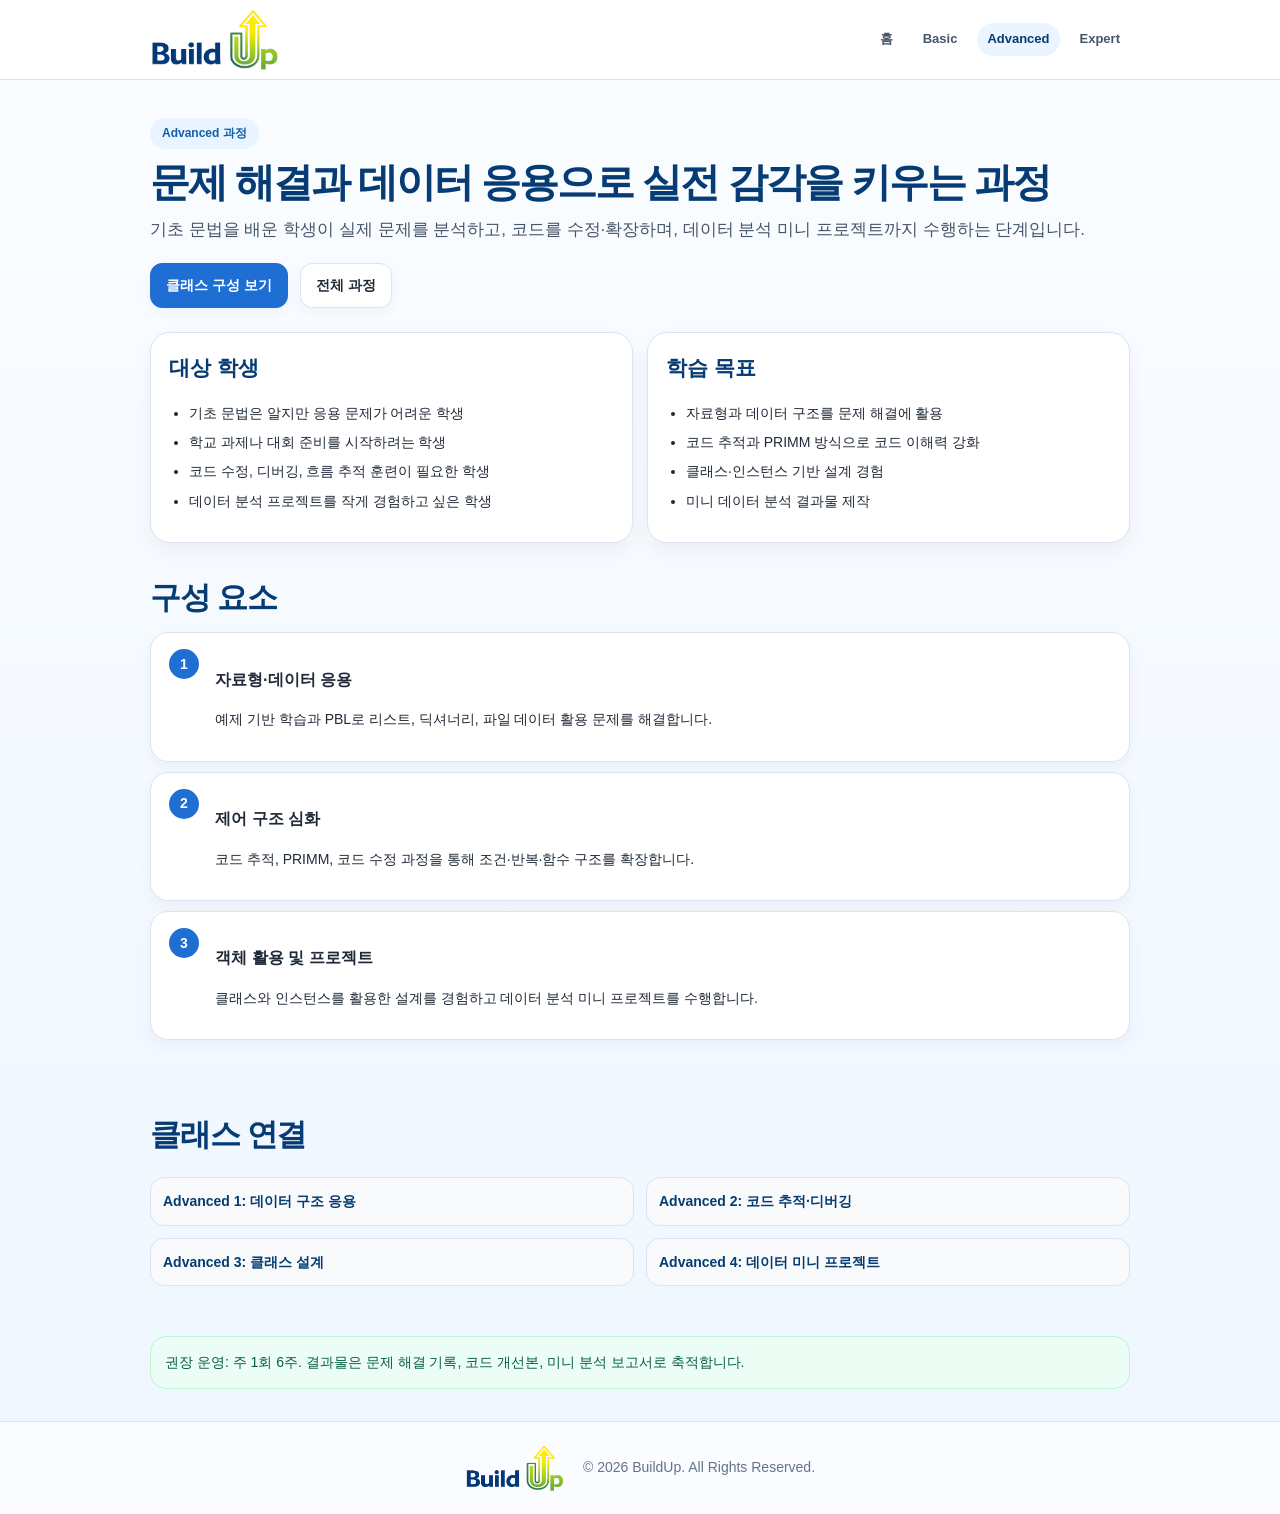
==== advanced.html @ e912c05e "Add files via upload" ====
<!doctype html>
<html lang="ko">
<head>
  <meta charset="utf-8">
  <meta name="viewport" content="width=device-width, initial-scale=1">
  <title>BuildUp Advanced | 문제 해결 과정</title>
  <link rel="icon" type="image/png" href="favicon.png">
  <link rel="stylesheet" href="styles.css">
</head>
<body>
  <header class="nav"><div class="wrap nav-inner"><a class="brand" href="index.html"><img src="logo.png" alt="BuildUp 로고"></a><nav class="nav-links"><a href="index.html">홈</a><a href="basic.html">Basic</a><a href="advanced.html" class="active">Advanced</a><a href="expert.html">Expert</a></nav></div></header>
  <main class="wrap">
    <section class="page-hero">
      <span class="badge">Advanced 과정</span>
      <h1>문제 해결과 데이터 응용으로 실전 감각을 키우는 과정</h1>
      <p class="lead">기초 문법을 배운 학생이 실제 문제를 분석하고, 코드를 수정·확장하며, 데이터 분석 미니 프로젝트까지 수행하는 단계입니다.</p>
      <div class="actions"><a class="btn primary" href="#classes">클래스 구성 보기</a><a class="btn" href="index.html#curriculum">전체 과정</a></div>
    </section>
    <section class="page-grid">
      <div class="page-card"><h2>대상 학생</h2><ul><li>기초 문법은 알지만 응용 문제가 어려운 학생</li><li>학교 과제나 대회 준비를 시작하려는 학생</li><li>코드 수정, 디버깅, 흐름 추적 훈련이 필요한 학생</li><li>데이터 분석 프로젝트를 작게 경험하고 싶은 학생</li></ul></div>
      <div class="page-card"><h2>학습 목표</h2><ul><li>자료형과 데이터 구조를 문제 해결에 활용</li><li>코드 추적과 PRIMM 방식으로 코드 이해력 강화</li><li>클래스·인스턴스 기반 설계 경험</li><li>미니 데이터 분석 결과물 제작</li></ul></div>
    </section>
    <section class="section"><h2>구성 요소</h2><div class="step"><h3>자료형·데이터 응용</h3><p>예제 기반 학습과 PBL로 리스트, 딕셔너리, 파일 데이터 활용 문제를 해결합니다.</p></div><div class="step"><h3>제어 구조 심화</h3><p>코드 추적, PRIMM, 코드 수정 과정을 통해 조건·반복·함수 구조를 확장합니다.</p></div><div class="step"><h3>객체 활용 및 프로젝트</h3><p>클래스와 인스턴스를 활용한 설계를 경험하고 데이터 분석 미니 프로젝트를 수행합니다.</p></div></section>
    <section id="classes" class="section"><h2>클래스 연결</h2><div class="class-links"><a href="#">Advanced 1: 데이터 구조 응용</a><a href="#">Advanced 2: 코드 추적·디버깅</a><a href="#">Advanced 3: 클래스 설계</a><a href="#">Advanced 4: 데이터 미니 프로젝트</a></div></section>
    <div class="notice">권장 운영: 주 1회 6주. 결과물은 문제 해결 기록, 코드 개선본, 미니 분석 보고서로 축적합니다.</div>
  </main>
  <footer class="footer"><div class="wrap footer-inner"><img src="logo.png" alt="BuildUp 로고"><p>© 2026 BuildUp. All Rights Reserved.</p></div></footer>
</body>
</html>
---- styles.css ----
:root{
  --navy:#063b73;
  --blue:#1f6ed4;
  --green:#7fc82f;
  --green-dark:#5aa51f;
  --violet:#7c3aed;
  --slate:#64748b;
  --light:#f7fbff;
  --line:#dbe4f0;
  --text:#1f2937;
  --card:#ffffff;
}
*{box-sizing:border-box}
html{scroll-behavior:smooth}
body{margin:0;font-family:Arial,'Noto Sans KR',sans-serif;color:var(--text);background:linear-gradient(180deg,#fbfdff 0%,#eef6ff 100%);line-height:1.6}
a{text-decoration:none;color:inherit}
.wrap{width:min(980px,90%);margin:auto}
.nav{position:sticky;top:0;z-index:10;background:rgba(255,255,255,.92);backdrop-filter:blur(10px);border-bottom:1px solid var(--line)}
.nav-inner{display:flex;justify-content:space-between;align-items:center;padding:8px 0;gap:18px}
.brand{display:flex;align-items:center;flex:0 0 auto}
.brand img{display:block;width:130px;max-width:34vw;height:auto}
.nav-links{display:flex;gap:10px;flex-wrap:wrap;align-items:center;justify-content:flex-end}
.nav-links a{font-size:13px;color:#475569;font-weight:800;padding:6px 10px;border-radius:999px}
.nav-links a:hover,.nav-links a.active{background:#eaf5ff;color:var(--navy)}
.hero{padding:42px 0 32px}
.hero-grid{display:grid;grid-template-columns:1.12fr .88fr;gap:24px;align-items:center}
.badge{display:inline-block;padding:6px 12px;border-radius:999px;background:#e8f4ff;color:#155eaa;font-weight:900;font-size:12px}
.hero h1{font-size:clamp(30px,3.6vw,44px);line-height:1.15;margin:16px 0 14px;letter-spacing:-.055em;color:var(--navy)}
.hero h1 span{color:var(--green-dark)}
.lead{font-size:clamp(15px,1.45vw,17px);color:#475569;margin:0 0 20px;word-break:keep-all}
.actions{display:flex;gap:12px;flex-wrap:wrap}
.btn{display:inline-flex;align-items:center;justify-content:center;padding:10px 15px;border-radius:12px;font-weight:900;border:1px solid var(--line);background:white;transition:.18s ease;box-shadow:0 5px 14px rgba(15,23,42,.04);font-size:14px}
.btn:hover{transform:translateY(-1px);box-shadow:0 9px 22px rgba(15,23,42,.08)}
.btn.primary{background:var(--blue);color:white;border-color:var(--blue)}
.btn.violet{background:var(--violet);color:white;border-color:var(--violet)}
.hero-card{background:white;border:1px solid var(--line);border-radius:24px;padding:20px;box-shadow:0 14px 32px rgba(31,110,212,.1)}
.hero-logo{display:block;width:170px;max-width:100%;height:auto;margin:0 auto 12px}
.metric{padding:12px 14px;border-radius:16px;background:#f1f7ff;margin:10px 0;color:#475569;font-size:14px}
.metric b{display:block;color:var(--navy);font-size:17px;margin-bottom:1px}
.section{padding:30px 0}
.section h2{font-size:clamp(24px,2.4vw,32px);letter-spacing:-.04em;color:var(--navy);margin:0 0 10px}
.section-desc{color:#64748b;margin:0 0 18px;word-break:keep-all;font-size:15px}
.cards{display:grid;grid-template-columns:repeat(3,1fr);gap:14px}
.card{background:white;border:1px solid var(--line);border-radius:20px;padding:18px;box-shadow:0 8px 22px rgba(15,23,42,.06);font-size:14px}
.card h3{font-size:20px;margin:0 0 9px;color:var(--navy);letter-spacing:-.03em}
.tag{display:inline-block;padding:4px 9px;border-radius:999px;background:#f1f5f9;color:#475569;font-size:12px;font-weight:900;margin-bottom:9px}
.card ul,.page-card ul{padding-left:20px;margin:12px 0}
.card li,.page-card li{margin:7px 0}
.curriculum-card{display:flex;flex-direction:column}
.curriculum-card .btn{margin-top:auto}
.basic-card{border-top:8px solid #64748b}
.advanced-card{border-top:8px solid var(--blue)}
.expert-card{border-top:8px solid var(--violet)}
.persona{display:grid;grid-template-columns:1fr 1fr;gap:18px}
.quote{background:#f0f7ff;border:1px solid #cfe4ff;color:#155eaa;font-weight:900;font-size:16px;border-radius:16px;padding:18px;text-align:center;word-break:keep-all}
.footer{padding:22px 0;color:#64748b;text-align:center;border-top:1px solid var(--line);margin-top:32px;background:rgba(255,255,255,.72)}
.footer-inner{display:flex;align-items:center;justify-content:center;gap:18px;flex-wrap:wrap}
.footer img{width:100px;height:auto;display:block}
.footer p{margin:0;font-size:14px}
.page-hero{padding:38px 0 24px}
.page-hero h1{font-size:clamp(28px,3.2vw,40px);line-height:1.18;margin:10px 0;color:var(--navy);letter-spacing:-.05em;word-break:keep-all}
.page-grid{display:grid;grid-template-columns:1fr 1fr;gap:14px}
.page-card{background:white;border:1px solid var(--line);border-radius:20px;padding:18px;box-shadow:0 8px 20px rgba(15,23,42,.05);font-size:14px}
.page-card h2{margin-top:0;color:var(--navy)}
.step{position:relative;padding:16px 18px 16px 64px;margin:10px 0;background:white;border:1px solid var(--line);border-radius:18px;box-shadow:0 6px 16px rgba(15,23,42,.04);font-size:14px}
.step:before{counter-increment:s;content:counter(s);position:absolute;left:18px;top:16px;width:30px;height:30px;border-radius:50%;display:grid;place-items:center;background:var(--blue);color:white;font-weight:900;font-size:14px}
.section{counter-reset:s}
.class-links{display:grid;grid-template-columns:repeat(2,1fr);gap:12px;margin-top:18px}
.class-links a{padding:12px;border-radius:14px;background:#f8fafc;border:1px solid var(--line);font-weight:900;color:var(--navy);font-size:14px}
.class-links a:hover{background:#eef7ff;border-color:#b8d9ff}
.notice{padding:14px;border-radius:16px;background:#ecfdf5;border:1px solid #bbf7d0;color:#065f46;margin:20px 0;word-break:keep-all;font-size:14px}
@media(max-width:860px){
  .hero-grid,.persona,.page-grid{grid-template-columns:1fr}
  .cards{grid-template-columns:1fr}
  .nav-inner{align-items:center;gap:8px;flex-direction:column}
  .brand img{width:150px;max-width:70vw}
  .hero{padding-top:30px}
  .hero-card{border-radius:22px}
  .class-links{grid-template-columns:1fr}
  .card,.page-card{padding:20px}
  .quote{font-size:18px}
  .nav-links{gap:6px;justify-content:center}
  .nav-links a{font-size:13px;padding:7px 9px}
  .step{padding:18px 18px 18px 64px}
  .footer-inner{gap:10px;flex-direction:column}
}
@media(max-width:420px){
  .hero h1{font-size:31px}
  .page-hero h1{font-size:29px}
  .btn{width:100%}
  .actions{width:100%}
}
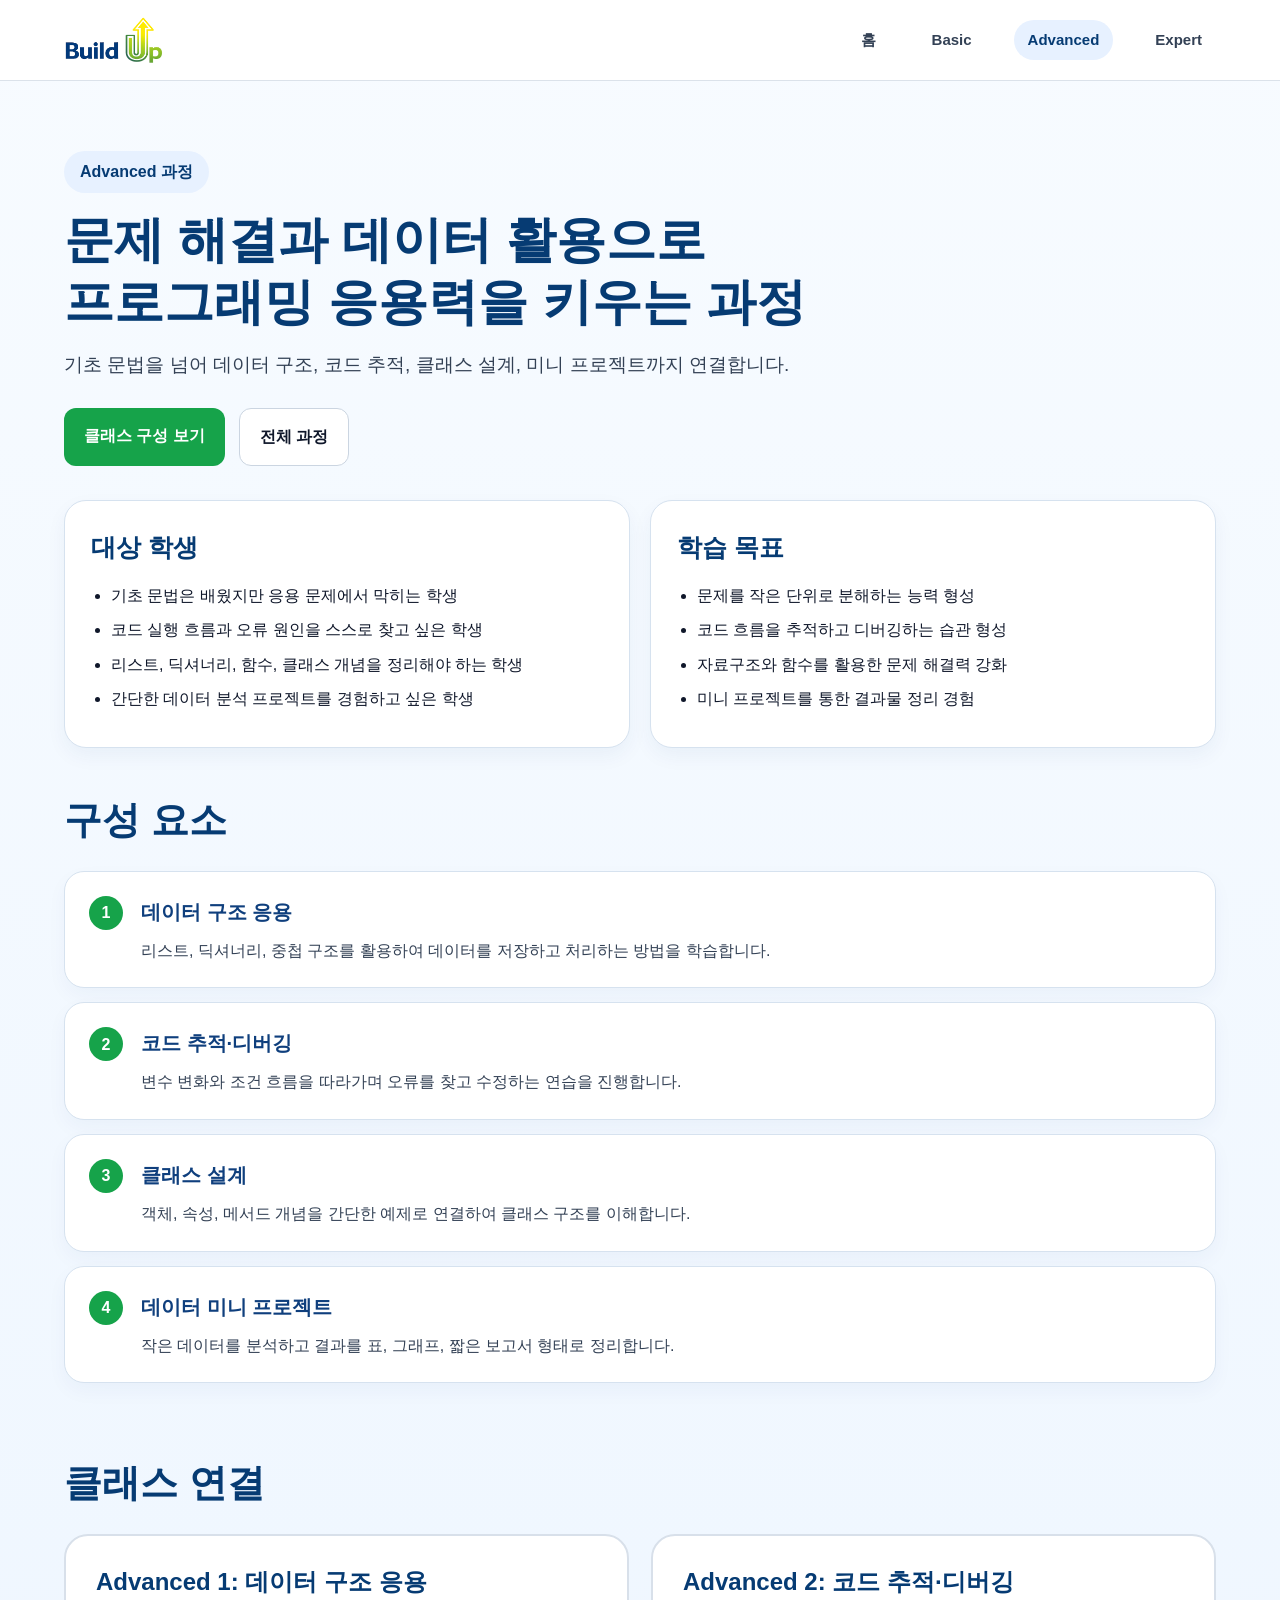
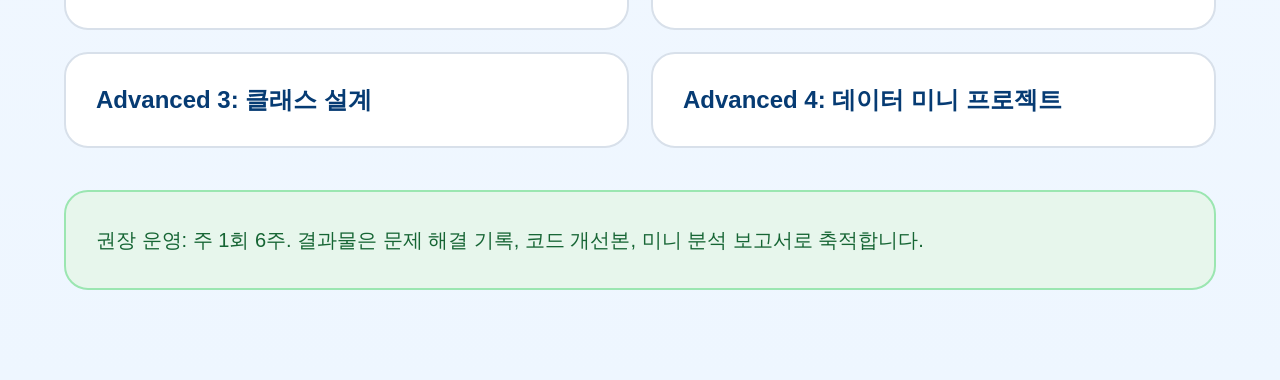
==== commit eee93d3e: "Update advanced.html" ====
--- a/advanced.html
+++ b/advanced.html
@@ -1,29 +1,439 @@
-<!doctype html>
+<!DOCTYPE html>
 <html lang="ko">
 <head>
-  <meta charset="utf-8">
-  <meta name="viewport" content="width=device-width, initial-scale=1">
-  <title>BuildUp Advanced | 문제 해결 과정</title>
-  <link rel="icon" type="image/png" href="favicon.png">
-  <link rel="stylesheet" href="styles.css">
+<meta charset="UTF-8" />
+<meta name="viewport" content="width=device-width, initial-scale=1.0"/>
+
+<title>Build Up - Advanced</title>
+
+<style>
+*{
+    margin:0;
+    padding:0;
+    box-sizing:border-box;
+}
+
+body{
+    font-family:'Pretendard','Noto Sans KR',Arial,sans-serif;
+    background:linear-gradient(180deg,#f7fbff 0%,#eef6ff 100%);
+    color:#0f172a;
+    line-height:1.6;
+}
+
+a{
+    text-decoration:none;
+    color:inherit;
+}
+
+/* HEADER */
+
+header{
+    width:100%;
+    background:white;
+    border-bottom:1px solid #dbe2ea;
+    position:sticky;
+    top:0;
+    z-index:100;
+}
+
+.header-inner{
+    max-width:1200px;
+    margin:0 auto;
+    padding:16px 24px;
+    display:flex;
+    justify-content:space-between;
+    align-items:center;
+}
+
+.logo img{
+    height:48px;
+    display:block;
+}
+
+nav{
+    display:flex;
+    gap:28px;
+    align-items:center;
+}
+
+nav a{
+    font-size:15px;
+    font-weight:800;
+    color:#334155;
+    padding:8px 14px;
+    border-radius:999px;
+}
+
+nav a:hover,
+nav a.active{
+    color:#063b73;
+    background:#e7f1ff;
+}
+
+/* MAIN */
+
+main{
+    max-width:1200px;
+    margin:0 auto;
+    padding:70px 24px 90px;
+}
+
+.badge{
+    display:inline-block;
+    background:#e7f1ff;
+    color:#063b73;
+    font-weight:900;
+    padding:8px 16px;
+    border-radius:999px;
+    margin-bottom:16px;
+}
+
+.hero-title{
+    font-size:50px;
+    font-weight:900;
+    color:#063b73;
+    line-height:1.25;
+    margin-bottom:16px;
+}
+
+.hero-desc{
+    font-size:19px;
+    color:#334155;
+    margin-bottom:28px;
+}
+
+.hero-buttons{
+    display:flex;
+    gap:14px;
+    margin-bottom:34px;
+}
+
+.primary-btn,
+.secondary-btn{
+    border:none;
+    border-radius:12px;
+    padding:15px 20px;
+    font-size:16px;
+    font-weight:900;
+    cursor:pointer;
+}
+
+.primary-btn{
+    background:#16a34a;
+    color:white;
+}
+
+.secondary-btn{
+    background:white;
+    color:#0f172a;
+    border:1px solid #cbd5e1;
+}
+
+.info-grid{
+    display:grid;
+    grid-template-columns:1fr 1fr;
+    gap:20px;
+    margin-bottom:42px;
+}
+
+.info-card{
+    background:white;
+    border:1px solid #d6e2ef;
+    border-radius:22px;
+    padding:26px;
+    box-shadow:0 8px 20px rgba(15,63,125,0.05);
+}
+
+.info-card h2{
+    color:#063b73;
+    font-size:25px;
+    margin-bottom:16px;
+}
+
+.info-card ul{
+    padding-left:20px;
+}
+
+.info-card li{
+    margin-bottom:9px;
+}
+
+/* CONTENT */
+
+.section-title{
+    font-size:38px;
+    font-weight:900;
+    color:#063b73;
+    margin:36px 0 20px;
+}
+
+.step-list{
+    display:flex;
+    flex-direction:column;
+    gap:14px;
+}
+
+.step-card{
+    background:white;
+    border:1px solid #d6e2ef;
+    border-radius:20px;
+    padding:24px;
+    display:flex;
+    gap:18px;
+    align-items:flex-start;
+    box-shadow:0 8px 20px rgba(15,63,125,0.04);
+}
+
+.step-number{
+    min-width:34px;
+    height:34px;
+    border-radius:50%;
+    background:#16a34a;
+    color:white;
+    display:flex;
+    align-items:center;
+    justify-content:center;
+    font-weight:900;
+}
+
+.step-card h3{
+    font-size:20px;
+    color:#0f3f7d;
+    margin-bottom:10px;
+}
+
+.step-card p{
+    color:#334155;
+}
+
+/* CLASS CONNECT */
+
+.class-connect{
+    margin-top:70px;
+}
+
+.class-grid{
+    display:grid;
+    grid-template-columns:repeat(2,1fr);
+    gap:22px;
+}
+
+.class-box{
+    width:100%;
+    background:white;
+    border:2px solid #d8e0ea;
+    border-radius:24px;
+    padding:30px;
+    font-size:24px;
+    font-weight:900;
+    color:#063b73;
+    text-align:left;
+    cursor:pointer;
+    transition:0.2s;
+    font-family:inherit;
+}
+
+.class-box:hover{
+    transform:translateY(-3px);
+    border-color:#16a34a;
+    background:#f4fff8;
+}
+
+.notice-box{
+    margin-top:42px;
+    background:#e7f6ec;
+    border:2px solid #9be6b1;
+    border-radius:24px;
+    padding:30px;
+    color:#166534;
+    font-size:20px;
+    line-height:1.8;
+}
+
+/* MOBILE */
+
+@media(max-width:900px){
+    .header-inner{
+        flex-direction:column;
+        gap:12px;
+    }
+
+    nav{
+        gap:10px;
+        flex-wrap:wrap;
+        justify-content:center;
+    }
+
+    main{
+        padding:44px 18px 70px;
+    }
+
+    .hero-title{
+        font-size:34px;
+    }
+
+    .hero-desc{
+        font-size:16px;
+    }
+
+    .hero-buttons{
+        flex-direction:column;
+    }
+
+    .info-grid,
+    .class-grid{
+        grid-template-columns:1fr;
+    }
+
+    .section-title{
+        font-size:30px;
+    }
+
+    .class-box{
+        font-size:19px;
+        padding:24px;
+    }
+
+    .notice-box{
+        font-size:17px;
+    }
+}
+</style>
 </head>
+
 <body>
-  <header class="nav"><div class="wrap nav-inner"><a class="brand" href="index.html"><img src="logo.png" alt="BuildUp 로고"></a><nav class="nav-links"><a href="index.html">홈</a><a href="basic.html">Basic</a><a href="advanced.html" class="active">Advanced</a><a href="expert.html">Expert</a></nav></div></header>
-  <main class="wrap">
-    <section class="page-hero">
-      <span class="badge">Advanced 과정</span>
-      <h1>문제 해결과 데이터 응용으로 실전 감각을 키우는 과정</h1>
-      <p class="lead">기초 문법을 배운 학생이 실제 문제를 분석하고, 코드를 수정·확장하며, 데이터 분석 미니 프로젝트까지 수행하는 단계입니다.</p>
-      <div class="actions"><a class="btn primary" href="#classes">클래스 구성 보기</a><a class="btn" href="index.html#curriculum">전체 과정</a></div>
+
+<header>
+    <div class="header-inner">
+        <a href="index.html" class="logo">
+            <img src="logo.png" alt="Build Up Logo">
+        </a>
+
+        <nav>
+            <a href="index.html">홈</a>
+            <a href="basic.html">Basic</a>
+            <a href="advanced.html" class="active">Advanced</a>
+            <a href="expert.html">Expert</a>
+        </nav>
+    </div>
+</header>
+
+<main>
+
+    <span class="badge">Advanced 과정</span>
+
+    <h1 class="hero-title">
+        문제 해결과 데이터 활용으로<br>
+        프로그래밍 응용력을 키우는 과정
+    </h1>
+
+    <p class="hero-desc">
+        기초 문법을 넘어 데이터 구조, 코드 추적, 클래스 설계, 미니 프로젝트까지 연결합니다.
+    </p>
+
+    <div class="hero-buttons">
+        <button class="primary-btn" type="button" onclick="alert('준비중입니다.')">
+            클래스 구성 보기
+        </button>
+
+        <a href="index.html" class="secondary-btn">
+            전체 과정
+        </a>
+    </div>
+
+    <section class="info-grid">
+
+        <div class="info-card">
+            <h2>대상 학생</h2>
+            <ul>
+                <li>기초 문법은 배웠지만 응용 문제에서 막히는 학생</li>
+                <li>코드 실행 흐름과 오류 원인을 스스로 찾고 싶은 학생</li>
+                <li>리스트, 딕셔너리, 함수, 클래스 개념을 정리해야 하는 학생</li>
+                <li>간단한 데이터 분석 프로젝트를 경험하고 싶은 학생</li>
+            </ul>
+        </div>
+
+        <div class="info-card">
+            <h2>학습 목표</h2>
+            <ul>
+                <li>문제를 작은 단위로 분해하는 능력 형성</li>
+                <li>코드 흐름을 추적하고 디버깅하는 습관 형성</li>
+                <li>자료구조와 함수를 활용한 문제 해결력 강화</li>
+                <li>미니 프로젝트를 통한 결과물 정리 경험</li>
+            </ul>
+        </div>
+
     </section>
-    <section class="page-grid">
-      <div class="page-card"><h2>대상 학생</h2><ul><li>기초 문법은 알지만 응용 문제가 어려운 학생</li><li>학교 과제나 대회 준비를 시작하려는 학생</li><li>코드 수정, 디버깅, 흐름 추적 훈련이 필요한 학생</li><li>데이터 분석 프로젝트를 작게 경험하고 싶은 학생</li></ul></div>
-      <div class="page-card"><h2>학습 목표</h2><ul><li>자료형과 데이터 구조를 문제 해결에 활용</li><li>코드 추적과 PRIMM 방식으로 코드 이해력 강화</li><li>클래스·인스턴스 기반 설계 경험</li><li>미니 데이터 분석 결과물 제작</li></ul></div>
+
+    <h2 class="section-title">구성 요소</h2>
+
+    <section class="step-list">
+
+        <div class="step-card">
+            <div class="step-number">1</div>
+            <div>
+                <h3>데이터 구조 응용</h3>
+                <p>리스트, 딕셔너리, 중첩 구조를 활용하여 데이터를 저장하고 처리하는 방법을 학습합니다.</p>
+            </div>
+        </div>
+
+        <div class="step-card">
+            <div class="step-number">2</div>
+            <div>
+                <h3>코드 추적·디버깅</h3>
+                <p>변수 변화와 조건 흐름을 따라가며 오류를 찾고 수정하는 연습을 진행합니다.</p>
+            </div>
+        </div>
+
+        <div class="step-card">
+            <div class="step-number">3</div>
+            <div>
+                <h3>클래스 설계</h3>
+                <p>객체, 속성, 메서드 개념을 간단한 예제로 연결하여 클래스 구조를 이해합니다.</p>
+            </div>
+        </div>
+
+        <div class="step-card">
+            <div class="step-number">4</div>
+            <div>
+                <h3>데이터 미니 프로젝트</h3>
+                <p>작은 데이터를 분석하고 결과를 표, 그래프, 짧은 보고서 형태로 정리합니다.</p>
+            </div>
+        </div>
+
     </section>
-    <section class="section"><h2>구성 요소</h2><div class="step"><h3>자료형·데이터 응용</h3><p>예제 기반 학습과 PBL로 리스트, 딕셔너리, 파일 데이터 활용 문제를 해결합니다.</p></div><div class="step"><h3>제어 구조 심화</h3><p>코드 추적, PRIMM, 코드 수정 과정을 통해 조건·반복·함수 구조를 확장합니다.</p></div><div class="step"><h3>객체 활용 및 프로젝트</h3><p>클래스와 인스턴스를 활용한 설계를 경험하고 데이터 분석 미니 프로젝트를 수행합니다.</p></div></section>
-    <section id="classes" class="section"><h2>클래스 연결</h2><div class="class-links"><a href="#">Advanced 1: 데이터 구조 응용</a><a href="#">Advanced 2: 코드 추적·디버깅</a><a href="#">Advanced 3: 클래스 설계</a><a href="#">Advanced 4: 데이터 미니 프로젝트</a></div></section>
-    <div class="notice">권장 운영: 주 1회 6주. 결과물은 문제 해결 기록, 코드 개선본, 미니 분석 보고서로 축적합니다.</div>
-  </main>
-  <footer class="footer"><div class="wrap footer-inner"><img src="logo.png" alt="BuildUp 로고"><p>© 2026 BuildUp. All Rights Reserved.</p></div></footer>
+
+    <section class="class-connect">
+
+        <h2 class="section-title">클래스 연결</h2>
+
+        <div class="class-grid">
+
+            <button class="class-box" type="button" onclick="alert('준비중입니다.')">
+                Advanced 1: 데이터 구조 응용
+            </button>
+
+            <button class="class-box" type="button" onclick="alert('준비중입니다.')">
+                Advanced 2: 코드 추적·디버깅
+            </button>
+
+            <button class="class-box" type="button" onclick="alert('준비중입니다.')">
+                Advanced 3: 클래스 설계
+            </button>
+
+            <button class="class-box" type="button" onclick="alert('준비중입니다.')">
+                Advanced 4: 데이터 미니 프로젝트
+            </button>
+
+        </div>
+
+        <div class="notice-box">
+            권장 운영: 주 1회 6주. 결과물은 문제 해결 기록, 코드 개선본, 미니 분석 보고서로 축적합니다.
+        </div>
+
+    </section>
+
+</main>
+
 </body>
 </html>
